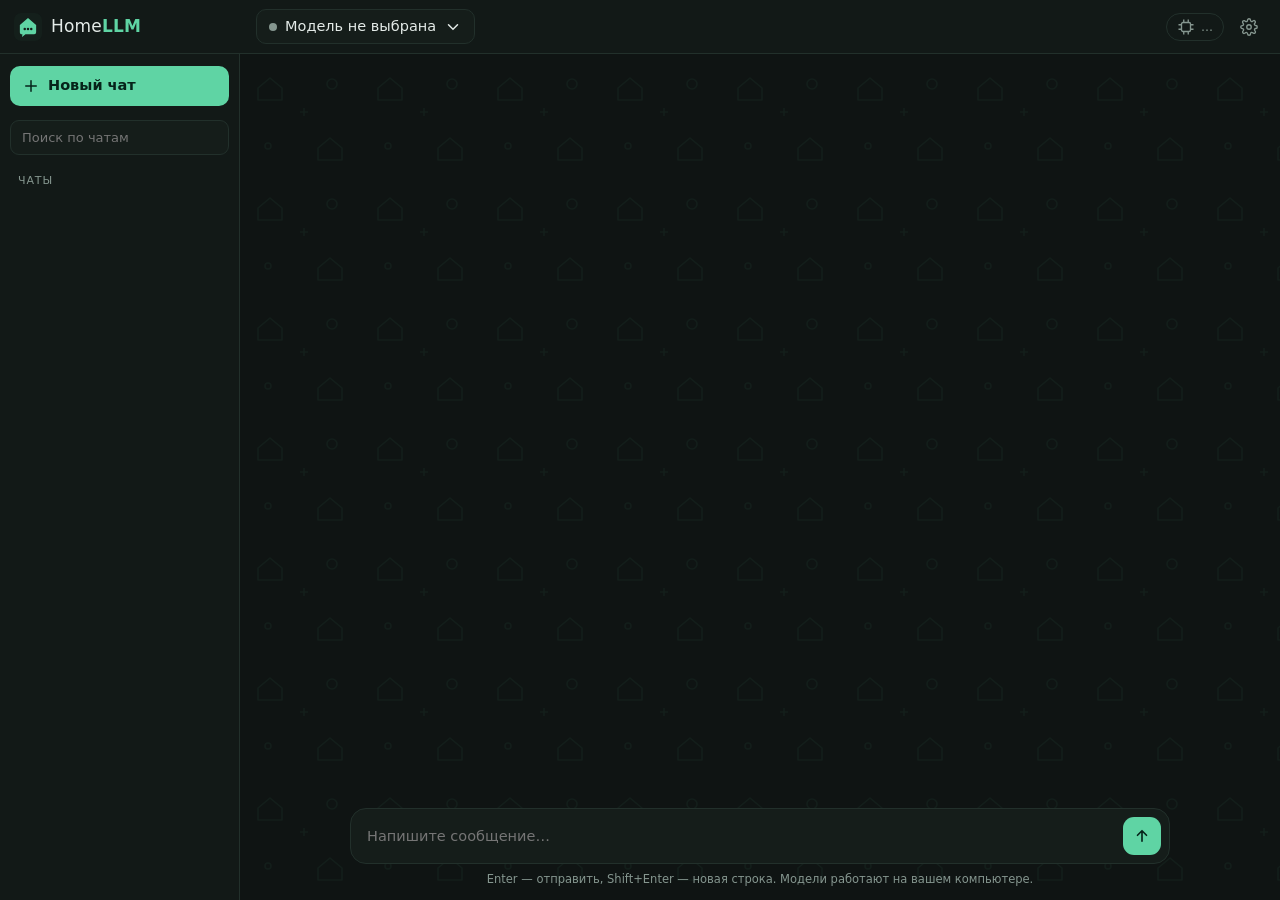
==== crates/homellm-app/ui/index.html @ 95691d33 "Optional internet search: DuckDuckGo results and a page reader, off by default (HOM-34) Co-Authored-" ====
<!doctype html>
<html lang="ru">
<head>
  <meta charset="utf-8">
  <meta name="viewport" content="width=device-width, initial-scale=1">
  <title>HomeLLM</title>
  <link rel="stylesheet" href="style.css">
</head>
<body>
  <svg width="0" height="0" style="position:absolute">
    <symbol id="logo" viewBox="0 0 32 32">
      <rect width="32" height="32" rx="8" fill="#141f1b"/>
      <path d="M16 5.6 25.3 13.8V22a2.2 2.2 0 0 1-2.2 2.2H13.1L9.2 27.4l.4-3.2A2.2 2.2 0 0 1 6.7 22v-8.2z" fill="var(--accent)"/>
      <circle cx="12.3" cy="18.4" r="1.45" fill="#141f1b"/><circle cx="16" cy="18.4" r="1.45" fill="#141f1b"/><circle cx="19.7" cy="18.4" r="1.45" fill="#141f1b"/>
    </symbol>
    <symbol id="i-plus" viewBox="0 0 24 24"><path d="M12 5v14M5 12h14" stroke="currentColor" stroke-width="2" stroke-linecap="round" fill="none"/></symbol>
    <symbol id="i-gear" viewBox="0 0 24 24"><g stroke="currentColor" stroke-width="1.8" fill="none"><circle cx="12" cy="12" r="3"/><path d="M19.4 15a1.7 1.7 0 0 0 .3 1.8l.1.1a2 2 0 1 1-2.8 2.8l-.1-.1a1.7 1.7 0 0 0-1.8-.3 1.7 1.7 0 0 0-1 1.5V21a2 2 0 1 1-4 0v-.1a1.7 1.7 0 0 0-1.1-1.5 1.7 1.7 0 0 0-1.8.3l-.1.1a2 2 0 1 1-2.8-2.8l.1-.1a1.7 1.7 0 0 0 .3-1.8 1.7 1.7 0 0 0-1.5-1H3a2 2 0 1 1 0-4h.1a1.7 1.7 0 0 0 1.5-1.1 1.7 1.7 0 0 0-.3-1.8l-.1-.1a2 2 0 1 1 2.8-2.8l.1.1a1.7 1.7 0 0 0 1.8.3H9a1.7 1.7 0 0 0 1-1.5V3a2 2 0 1 1 4 0v.1a1.7 1.7 0 0 0 1 1.5 1.7 1.7 0 0 0 1.8-.3l.1-.1a2 2 0 1 1 2.8 2.8l-.1.1a1.7 1.7 0 0 0-.3 1.8V9a1.7 1.7 0 0 0 1.5 1H21a2 2 0 1 1 0 4h-.1a1.7 1.7 0 0 0-1.5 1z"/></g></symbol>
    <symbol id="i-send" viewBox="0 0 24 24"><path d="M12 19V5M6 11l6-6 6 6" stroke="currentColor" stroke-width="2.2" stroke-linecap="round" stroke-linejoin="round" fill="none"/></symbol>
    <symbol id="i-edit" viewBox="0 0 24 24"><path d="M4 20h4L19 9l-4-4L4 16zM14 6l4 4" stroke="currentColor" stroke-width="1.8" fill="none" stroke-linejoin="round"/></symbol>
    <symbol id="i-trash" viewBox="0 0 24 24"><path d="M5 7h14M10 11v6M14 11v6M6 7l1 13h10l1-13M9 7V4h6v3" stroke="currentColor" stroke-width="1.8" fill="none" stroke-linejoin="round"/></symbol>
    <symbol id="i-chip" viewBox="0 0 24 24"><g stroke="currentColor" stroke-width="1.8" fill="none"><rect x="6" y="6" width="12" height="12" rx="2"/><path d="M9 2v4M15 2v4M9 18v4M15 18v4M2 9h4M2 15h4M18 9h4M18 15h4"/></g></symbol>
    <symbol id="i-export" viewBox="0 0 24 24"><path d="M12 4v11M7 10l5 5 5-5M5 20h14" stroke="currentColor" stroke-width="1.8" fill="none" stroke-linecap="round" stroke-linejoin="round"/></symbol>
    <symbol id="i-down" viewBox="0 0 24 24"><path d="m6 9 6 6 6-6" stroke="currentColor" stroke-width="2" fill="none" stroke-linecap="round"/></symbol>
  </svg>

  <header>
    <div class="brand"><svg class="logo"><use href="#logo"/></svg><span>Home<b>LLM</b></span></div>
    <button id="model-btn" class="model-btn"><span class="dot"></span><span id="model-name">Модель не выбрана</span><svg class="ico"><use href="#i-down"/></svg></button>
    <div class="header-right">
      <span id="download-chip" class="chip hidden"></span>
      <span id="gpu-chip" class="chip"><svg class="ico"><use href="#i-chip"/></svg><span id="gpu-name">…</span></span>
      <button id="settings-btn" class="icon-btn" title="Настройки"><svg class="ico"><use href="#i-gear"/></svg></button>
    </div>
  </header>

  <div class="body">
    <aside>
      <button id="new-chat" class="new-chat"><svg class="ico"><use href="#i-plus"/></svg>Новый чат</button>
      <input id="chat-search" class="chat-search" placeholder="Поиск по чатам">
      <div class="side-label">Чаты</div>
      <div id="chat-list"></div>
    </aside>

    <main>
      <div id="messages"></div>
      <form id="composer">
        <textarea id="input" rows="1" placeholder="Напишите сообщение…"></textarea>
        <button type="submit" id="send" class="send" title="Отправить"><svg class="ico"><use href="#i-send"/></svg></button>
      </form>
      <div class="hint-line">Enter — отправить, Shift+Enter — новая строка. Модели работают на вашем компьютере.</div>
    </main>
  </div>

  <dialog id="models-dialog" class="panel">
    <div class="panel-head"><h3>Модели</h3><form method="dialog"><button class="icon-btn" aria-label="Закрыть">✕</button></form></div>
    <div id="hw" class="hw"></div>
    <div id="model-list"></div>
    <div class="add-model">
      <input id="model-path" placeholder="Путь к своей модели .gguf">
      <button id="add-model">Добавить</button>
      <button id="open-dir">Открыть папку моделей</button>
    </div>
    <p class="hint" id="models-dir"></p>
  </dialog>

  <dialog id="settings-dialog" class="panel">
    <div class="panel-head"><h3>Настройки</h3><form method="dialog"><button class="icon-btn" aria-label="Закрыть">✕</button></form></div>
    <form id="settings-form">
      <label>Тема<select name="theme">
        <option value="mint">Ночь и мята</option>
        <option value="lime">Графит и лайм</option>
        <option value="violet">Полночь и фиалка</option>
        <option value="amber">Тёплый графит и янтарь</option>
      </select></label>
      <label class="check"><input type="checkbox" name="autostart"> Запускать вместе с Windows (свёрнутым в трей)</label>
      <label class="check"><input type="checkbox" name="quit_on_close"> Закрытие окна — выход (иначе окно прячется в трей)</label>
      <label class="check"><input type="checkbox" name="web_search"> Разрешить поиск в интернете (модель увидит результаты поиска DuckDuckGo; применится при следующем запуске модели)</label>
      <small class="hint">Alt+Space в любой программе — показать или спрятать HomeLLM.</small>
      <label>Папка с музыкой<input name="music_dir" placeholder="C:\Users\me\Music"><small>Сначала ищу песню здесь, потом на сайте ниже.</small></label>
      <label>Сайт для поиска музыки<input name="music_search" placeholder="https://music.yandex.ru/search?text="></label>
      <label>Папка для моделей<input name="models_dir" placeholder="по умолчанию — папка данных приложения"><small>Уже скачанные модели сами не переедут.</small></label>
      <div class="row"><span id="saved" class="hint"></span><button type="submit" class="primary">Сохранить</button></div>
    </form>
  </dialog>

  <dialog id="confirm" class="panel small">
    <form method="dialog">
      <h3>Разрешить действие?</h3>
      <p id="confirm-text" class="mono"></p>
      <div class="row"><button value="no">Нет</button><button value="yes" class="primary">Разрешить</button></div>
    </form>
  </dialog>

  <script src="app.js"></script>
</body>
</html>
---- crates/homellm-app/ui/style.css ----
/* Themes: "mint" is the default; the others are picked in the settings. */
:root, :root[data-theme="mint"] {
  --bg: #0f1413; --side: #121917; --panel: #151d1a; --raised: #1a2421; --line: #22302b;
  --text: #e4ebe8; --muted: #85968f; --user: #1c2a25;
  --accent: #5fd4a4; --accent-hover: #74dfb3; --accent-ink: #06231a; --accent-soft: #1a3a2f;
  --warn: #e0b35c; --bad: #e8806e; --pattern-opacity: 0.05;
}
:root[data-theme="lime"] {
  --bg: #0e0f11; --side: #131417; --panel: #16181b; --raised: #1d1f23; --line: #24262b;
  --text: #e8e8ea; --muted: #8a8d94; --user: #1d1f23;
  --accent: #b8f36b; --accent-hover: #c8f88a; --accent-ink: #10140a; --accent-soft: #262e1b;
}
:root[data-theme="violet"] {
  --bg: #0d0e14; --side: #12131b; --panel: #15161f; --raised: #1c1d2b; --line: #23253a;
  --text: #e6e6f0; --muted: #8a8ca6; --user: #221f3d;
  --accent: #8b7cf6; --accent-hover: #9d90f8; --accent-ink: #ffffff; --accent-soft: #26224a;
}
:root[data-theme="amber"] {
  --bg: #121110; --side: #171615; --panel: #1a1917; --raised: #211f1c; --line: #2a2724;
  --text: #ece8e2; --muted: #998f84; --user: #2a2219;
  --accent: #e8a557; --accent-hover: #efb670; --accent-ink: #241505; --accent-soft: #3a2a17;
}
select {
  font: inherit; font-weight: 400; padding: 8px 11px; border-radius: 9px;
  border: 1px solid var(--line); background: var(--bg); color: var(--text); outline: 0;
}
* { box-sizing: border-box; }
html, body { height: 100%; }
body {
  margin: 0;
  display: flex;
  flex-direction: column;
  font: 14.5px/1.5 "Segoe UI Variable Text", "Segoe UI", system-ui, sans-serif;
  background: var(--bg);
  color: var(--text);
}
button { font: inherit; color: inherit; cursor: pointer; border: 0; background: none; }
.ico { width: 18px; height: 18px; flex: none; }
.hidden { display: none !important; }
.mono { font-family: ui-monospace, "Cascadia Mono", Consolas, monospace; font-size: 13px; }
.hint { color: var(--muted); font-size: 12px; }

/* header */
header {
  height: 54px;
  display: flex;
  align-items: center;
  gap: 16px;
  padding: 0 14px;
  border-bottom: 1px solid var(--line);
  background: var(--side);
}
.brand { display: flex; align-items: center; gap: 9px; width: 226px; font-size: 17px; letter-spacing: .2px; }
.brand b { color: var(--accent); font-weight: 700; }
.logo { width: 28px; height: 28px; }
.model-btn {
  display: flex; align-items: center; gap: 8px;
  padding: 6px 12px; border-radius: 10px;
  border: 1px solid var(--line); background: var(--panel);
}
.model-btn:hover { border-color: var(--accent); }
.dot { width: 8px; height: 8px; border-radius: 50%; background: var(--muted); }
.dot.on { background: var(--accent); box-shadow: 0 0 0 3px var(--accent-soft); }
.header-right { margin-left: auto; display: flex; align-items: center; gap: 8px; }
.chip {
  display: flex; align-items: center; gap: 6px;
  font-size: 12px; color: var(--muted);
  padding: 4px 10px; border-radius: 99px; border: 1px solid var(--line);
}
.icon-btn { width: 34px; height: 34px; border-radius: 9px; display: grid; place-items: center; color: var(--muted); }
.icon-btn:hover { background: var(--raised); color: var(--text); }

/* layout */
.body { flex: 1; display: flex; min-height: 0; }
aside {
  width: 240px; padding: 12px 10px;
  display: flex; flex-direction: column; gap: 4px;
  border-right: 1px solid var(--line); background: var(--side);
  overflow-y: auto;
}
.new-chat {
  display: flex; align-items: center; gap: 8px;
  padding: 9px 12px; border-radius: 10px;
  background: var(--accent); color: var(--accent-ink); font-weight: 600;
}
.new-chat:hover { background: var(--accent-hover); }
.chat-search { margin-top: 10px; padding: 7px 11px; font-size: 13px; background: var(--panel); }
.add-model { display: flex; gap: 8px; margin-top: 12px; }
.add-model input { flex: 1; min-width: 0; }
.add-model button { padding: 7px 12px; border-radius: 9px; border: 1px solid var(--line); white-space: nowrap; }
#settings-form label.check { flex-direction: row; align-items: center; gap: 8px; font-weight: 400; }
#settings-form label.check input { accent-color: var(--accent); width: 16px; height: 16px; }
.side-label { font-size: 11px; text-transform: uppercase; letter-spacing: .08em; color: var(--muted); margin: 14px 8px 4px; }
.chat-item {
  display: flex; align-items: center; gap: 4px;
  padding: 7px 8px 7px 12px; border-radius: 9px; cursor: pointer; color: var(--muted);
}
.chat-item:hover { background: var(--raised); color: var(--text); }
.chat-item.active { background: var(--accent-soft); color: var(--text); }
.chat-item .title { flex: 1; white-space: nowrap; overflow: hidden; text-overflow: ellipsis; }
.chat-item .act { display: none; width: 26px; height: 26px; border-radius: 7px; place-items: center; color: var(--muted); }
.chat-item:hover .act { display: grid; }
.chat-item .act:hover { color: var(--text); background: var(--line); }
.chat-item .act .ico { width: 15px; height: 15px; }
.chat-item input { flex: 1; min-width: 0; }

/* chat */
main {
  flex: 1; display: flex; flex-direction: column; min-width: 0; position: relative;
}
main::before {
  content: ""; position: absolute; inset: 0; pointer-events: none; opacity: var(--pattern-opacity);
  background-color: var(--accent);
  -webkit-mask: url("data:image/svg+xml,%3Csvg xmlns='http://www.w3.org/2000/svg' width='120' height='120'%3E%3Cg fill='none' stroke='black' stroke-width='1.6' stroke-linejoin='round'%3E%3Cpath d='M18 34 30 24l12 10v12H18z'/%3E%3Cpath d='M78 94l12-10 12 10v12H78z'/%3E%3Ccircle cx='92' cy='30' r='5'/%3E%3Ccircle cx='28' cy='92' r='3'/%3E%3Cpath d='M60 58h8M64 54v8'/%3E%3C/g%3E%3C/svg%3E");
  mask: url("data:image/svg+xml,%3Csvg xmlns='http://www.w3.org/2000/svg' width='120' height='120'%3E%3Cg fill='none' stroke='black' stroke-width='1.6' stroke-linejoin='round'%3E%3Cpath d='M18 34 30 24l12 10v12H18z'/%3E%3Cpath d='M78 94l12-10 12 10v12H78z'/%3E%3Ccircle cx='92' cy='30' r='5'/%3E%3Ccircle cx='28' cy='92' r='3'/%3E%3Cpath d='M60 58h8M64 54v8'/%3E%3C/g%3E%3C/svg%3E");
}
#messages { flex: 1; overflow-y: auto; padding: 26px 0 12px; position: relative; }
.row-msg { display: flex; gap: 12px; max-width: 820px; margin: 0 auto 14px; padding: 0 28px; }
.row-msg.user { flex-direction: row-reverse; }
.avatar { width: 32px; height: 32px; flex: none; border-radius: 10px; display: grid; place-items: center; font-weight: 600; font-size: 13px; }
.avatar.me { background: var(--user); color: var(--accent); border: 1px solid var(--line); }
.avatar svg { width: 32px; height: 32px; }
.bubble { padding: 9px 14px; border-radius: 14px; max-width: calc(100% - 90px); word-wrap: break-word; }
.user .bubble { background: var(--user); border-top-right-radius: 4px; white-space: pre-wrap; }
.bot .bubble { background: var(--panel); border: 1px solid var(--line); border-top-left-radius: 4px; }
.bubble.error { color: var(--bad); }
.bubble p { margin: 0 0 8px; } .bubble p:last-child { margin: 0; }
.bubble pre { background: var(--bg); border: 1px solid var(--line); border-radius: 8px; padding: 10px 12px; overflow-x: auto; margin: 8px 0; }
.bubble code { font-family: ui-monospace, "Cascadia Mono", Consolas, monospace; font-size: 13px; }
.bubble :not(pre) > code { background: var(--raised); padding: 1px 5px; border-radius: 5px; }
.typing::after { content: "▍"; color: var(--accent); animation: blink 1s steps(1) infinite; }
@keyframes blink { 50% { opacity: 0; } }
.action { max-width: 820px; margin: -6px auto 10px; padding: 0 28px 0 72px; }
.action span {
  display: inline-flex; gap: 6px; align-items: center;
  font-family: ui-monospace, "Cascadia Mono", Consolas, monospace; font-size: 12px; color: var(--muted);
  padding: 3px 10px; border-radius: 99px; border: 1px dashed var(--line); background: var(--side);
}
.action.done span { border-style: solid; color: var(--accent); }

.welcome { height: 100%; display: flex; flex-direction: column; align-items: center; justify-content: center; gap: 14px; padding: 20px; }
.welcome svg { width: 64px; height: 64px; }
.welcome h2 { margin: 0; font-weight: 600; font-size: 22px; }
.welcome p { margin: 0; color: var(--muted); text-align: center; max-width: 440px; }
.suggestions { display: flex; flex-wrap: wrap; gap: 8px; justify-content: center; max-width: 560px; }
.suggestions button { padding: 7px 14px; border-radius: 99px; border: 1px solid var(--line); background: var(--panel); }
.suggestions button:hover { border-color: var(--accent); color: var(--accent); }

#composer {
  display: flex; align-items: flex-end; gap: 8px;
  width: min(820px, calc(100% - 56px)); margin: 0 auto;
  padding: 8px 8px 8px 16px; border-radius: 16px;
  border: 1px solid var(--line); background: var(--panel); position: relative;
}
#composer:focus-within { border-color: var(--accent); }
#input {
  flex: 1; resize: none; border: 0; outline: 0; background: none; color: var(--text);
  font: inherit; padding: 7px 0; max-height: 180px;
}
.send { width: 38px; height: 38px; border-radius: 11px; display: grid; place-items: center; background: var(--accent); color: var(--accent-ink); }
.send:hover { background: var(--accent-hover); }
.send:disabled { opacity: .45; cursor: default; }
.hint-line { text-align: center; font-size: 11.5px; color: var(--muted); padding: 7px 0 12px; position: relative; }

/* dialogs */
dialog.panel {
  width: min(680px, 92vw); max-height: 86vh; overflow-y: auto;
  border: 1px solid var(--line); border-radius: 16px; padding: 18px 20px;
  background: var(--panel); color: var(--text);
}
dialog.small { width: min(420px, 92vw); }
dialog::backdrop { background: rgb(0 0 0 / .55); }
.panel-head { display: flex; align-items: center; justify-content: space-between; margin-bottom: 8px; }
dialog h3 { margin: 0 0 8px; font-size: 17px; }
.row { display: flex; justify-content: flex-end; align-items: center; gap: 8px; margin-top: 12px; }
.row .hint { margin-right: auto; }
.row button, .model button { padding: 7px 14px; border-radius: 9px; border: 1px solid var(--line); }
button.primary { background: var(--accent); color: var(--accent-ink); border-color: var(--accent); font-weight: 600; }
button.primary:hover { background: var(--accent-hover); }
button:disabled { opacity: .5; cursor: default; }
.hw { color: var(--muted); font-size: 13px; margin-bottom: 12px; }
.hw b { color: var(--text); font-weight: 600; }
.model {
  display: grid; grid-template-columns: 1fr auto; gap: 4px 14px; align-items: center;
  padding: 12px 14px; border: 1px solid var(--line); border-radius: 12px; margin-bottom: 8px; background: var(--raised);
}
.model.current { border-color: var(--accent); }
.model h4 { margin: 0; font-size: 14.5px; }
.model .about { color: var(--muted); font-size: 12.5px; grid-column: 1; }
.model .actions { grid-row: 1 / span 3; grid-column: 2; display: flex; flex-direction: column; gap: 6px; align-items: end; }
.badges { display: flex; gap: 6px; flex-wrap: wrap; font-size: 11.5px; }
.badge { padding: 1px 8px; border-radius: 99px; border: 1px solid var(--line); color: var(--muted); }
.badge.Gpu { color: var(--accent); border-color: var(--accent); }
.badge.Cpu { color: var(--warn); border-color: var(--warn); }
.badge.TooBig { color: var(--bad); border-color: var(--bad); }
.badge.rec { background: var(--accent); color: var(--accent-ink); border-color: var(--accent); }
progress { width: 150px; height: 6px; accent-color: var(--accent); }
#settings-form { display: flex; flex-direction: column; gap: 14px; }
#settings-form label { display: flex; flex-direction: column; gap: 5px; font-weight: 600; font-size: 13.5px; }
#settings-form small { font-weight: 400; color: var(--muted); }
input {
  font: inherit; font-weight: 400; padding: 8px 11px; border-radius: 9px;
  border: 1px solid var(--line); background: var(--bg); color: var(--text); outline: 0;
}
input:focus { border-color: var(--accent); }
::-webkit-scrollbar { width: 10px; }
::-webkit-scrollbar-thumb { background: var(--line); border-radius: 10px; border: 3px solid transparent; background-clip: content-box; }
.group { font-size: 11px; text-transform: uppercase; letter-spacing: .08em; color: var(--muted); margin: 16px 2px 8px; }
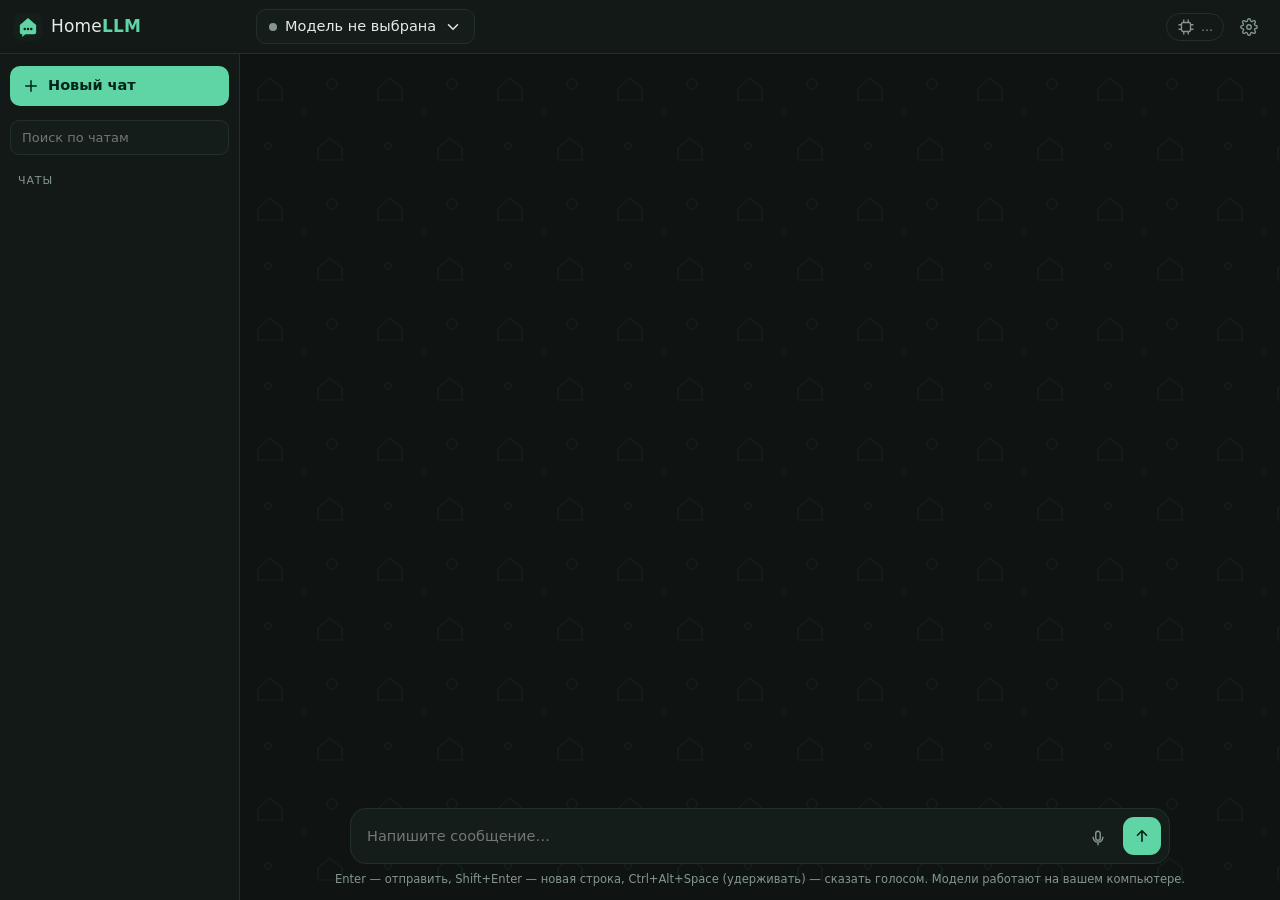
==== commit aa0cfa1a: "Voice: speak to HomeLLM and hear the answer, all offline (HOM-21) - homellm-voice, a separate progra" ====
--- a/crates/homellm-app/ui/index.html
+++ b/crates/homellm-app/ui/index.html
@@ -15,6 +15,7 @@
     </symbol>
     <symbol id="i-plus" viewBox="0 0 24 24"><path d="M12 5v14M5 12h14" stroke="currentColor" stroke-width="2" stroke-linecap="round" fill="none"/></symbol>
     <symbol id="i-gear" viewBox="0 0 24 24"><g stroke="currentColor" stroke-width="1.8" fill="none"><circle cx="12" cy="12" r="3"/><path d="M19.4 15a1.7 1.7 0 0 0 .3 1.8l.1.1a2 2 0 1 1-2.8 2.8l-.1-.1a1.7 1.7 0 0 0-1.8-.3 1.7 1.7 0 0 0-1 1.5V21a2 2 0 1 1-4 0v-.1a1.7 1.7 0 0 0-1.1-1.5 1.7 1.7 0 0 0-1.8.3l-.1.1a2 2 0 1 1-2.8-2.8l.1-.1a1.7 1.7 0 0 0 .3-1.8 1.7 1.7 0 0 0-1.5-1H3a2 2 0 1 1 0-4h.1a1.7 1.7 0 0 0 1.5-1.1 1.7 1.7 0 0 0-.3-1.8l-.1-.1a2 2 0 1 1 2.8-2.8l.1.1a1.7 1.7 0 0 0 1.8.3H9a1.7 1.7 0 0 0 1-1.5V3a2 2 0 1 1 4 0v.1a1.7 1.7 0 0 0 1 1.5 1.7 1.7 0 0 0 1.8-.3l.1-.1a2 2 0 1 1 2.8 2.8l-.1.1a1.7 1.7 0 0 0-.3 1.8V9a1.7 1.7 0 0 0 1.5 1H21a2 2 0 1 1 0 4h-.1a1.7 1.7 0 0 0-1.5 1z"/></g></symbol>
+    <symbol id="i-mic" viewBox="0 0 24 24"><path d="M12 3a3 3 0 0 0-3 3v6a3 3 0 0 0 6 0V6a3 3 0 0 0-3-3zM5.5 11a6.5 6.5 0 0 0 13 0M12 17.5V21" stroke="currentColor" stroke-width="1.9" fill="none" stroke-linecap="round"/></symbol>
     <symbol id="i-send" viewBox="0 0 24 24"><path d="M12 19V5M6 11l6-6 6 6" stroke="currentColor" stroke-width="2.2" stroke-linecap="round" stroke-linejoin="round" fill="none"/></symbol>
     <symbol id="i-edit" viewBox="0 0 24 24"><path d="M4 20h4L19 9l-4-4L4 16zM14 6l4 4" stroke="currentColor" stroke-width="1.8" fill="none" stroke-linejoin="round"/></symbol>
     <symbol id="i-trash" viewBox="0 0 24 24"><path d="M5 7h14M10 11v6M14 11v6M6 7l1 13h10l1-13M9 7V4h6v3" stroke="currentColor" stroke-width="1.8" fill="none" stroke-linejoin="round"/></symbol>
@@ -43,11 +44,13 @@
 
     <main>
       <div id="messages"></div>
+      <div id="attachments"></div>
       <form id="composer">
         <textarea id="input" rows="1" placeholder="Напишите сообщение…"></textarea>
+        <button type="button" id="mic" class="icon-btn mic" title="Сказать голосом (или удерживайте Ctrl+Alt+Space в любой программе)"><svg class="ico"><use href="#i-mic"/></svg></button>
         <button type="submit" id="send" class="send" title="Отправить"><svg class="ico"><use href="#i-send"/></svg></button>
       </form>
-      <div class="hint-line">Enter — отправить, Shift+Enter — новая строка. Модели работают на вашем компьютере.</div>
+      <div class="hint-line">Enter — отправить, Shift+Enter — новая строка, Ctrl+Alt+Space (удерживать) — сказать голосом. Модели работают на вашем компьютере.</div>
     </main>
   </div>
 
@@ -74,9 +77,20 @@
       </select></label>
       <label class="check"><input type="checkbox" name="autostart"> Запускать вместе с Windows (свёрнутым в трей)</label>
       <label class="check"><input type="checkbox" name="quit_on_close"> Закрытие окна — выход (иначе окно прячется в трей)</label>
+      <label class="check"><input type="checkbox" name="show_pet"> Показывать питомца в углу экрана</label>
+      <label class="check"><input type="checkbox" name="silent_voice"> Не озвучивать ответы на голосовые вопросы (только текст)</label>
       <label class="check"><input type="checkbox" name="web_search"> Разрешить поиск в интернете (модель увидит результаты поиска DuckDuckGo; применится при следующем запуске модели)</label>
       <small class="hint">Alt+Space в любой программе — показать или спрятать HomeLLM.</small>
+      <div class="memory-box"><b>Что я о вас помню</b><div id="memory-list" class="hint">Пока ничего. Скажите в чате «запомни, что…».</div></div>
+      <label>MCP-серверы (по одному в строке: <code>имя: команда аргументы</code>)
+        <textarea name="mcp_servers" rows="3" placeholder="files: npx -y @modelcontextprotocol/server-filesystem D:\Docs"></textarea>
+        <small id="mcp-status">Инструменты MCP-серверов станут доступны модели; каждый вызов спросит подтверждение.</small>
+      </label>
       <label>Папка с музыкой<input name="music_dir" placeholder="C:\Users\me\Music"><small>Сначала ищу песню здесь, потом на сайте ниже.</small></label>
+      <label>Spotify Client ID<input name="spotify_client_id" placeholder="из приложения на developer.spotify.com">
+        <small>Нужен Spotify Premium. Создайте приложение на developer.spotify.com (Web API), в Redirect URIs добавьте <code>http://127.0.0.1:8898/callback</code>, скопируйте сюда его Client ID. Тогда песни будут включаться сразу в Spotify.</small>
+      </label>
+      <div class="row"><span id="spotify-status" class="hint"></span><button type="button" id="spotify-connect">Подключить Spotify</button></div>
       <label>Сайт для поиска музыки<input name="music_search" placeholder="https://music.yandex.ru/search?text="></label>
       <label>Папка для моделей<input name="models_dir" placeholder="по умолчанию — папка данных приложения"><small>Уже скачанные модели сами не переедут.</small></label>
       <div class="row"><span id="saved" class="hint"></span><button type="submit" class="primary">Сохранить</button></div>
--- a/crates/homellm-app/ui/style.css
+++ b/crates/homellm-app/ui/style.css
@@ -90,6 +90,26 @@
 .add-model button { padding: 7px 12px; border-radius: 9px; border: 1px solid var(--line); white-space: nowrap; }
 #settings-form label.check { flex-direction: row; align-items: center; gap: 8px; font-weight: 400; }
 #settings-form label.check input { accent-color: var(--accent); width: 16px; height: 16px; }
+#attachments { display: flex; flex-wrap: wrap; gap: 6px; width: min(820px, calc(100% - 56px)); margin: 0 auto 6px; position: relative; }
+.file-chip {
+  display: inline-flex; align-items: center; gap: 6px; font-size: 12.5px;
+  padding: 4px 6px 4px 10px; border-radius: 99px; border: 1px solid var(--line); background: var(--panel);
+}
+.file-chip button { width: 20px; height: 20px; border-radius: 50%; color: var(--muted); }
+.file-chip button:hover { background: var(--line); color: var(--text); }
+.user .file-chip { background: transparent; border-color: var(--accent); margin: 2px 0; }
+main.dragging::after {
+  content: "Отпустите файл — добавлю в сообщение"; position: absolute; inset: 12px; display: grid; place-items: center;
+  border: 2px dashed var(--accent); border-radius: 16px; background: rgb(0 0 0 / .35); color: var(--accent); font-size: 16px;
+}
+#settings-form textarea {
+  font: 13px ui-monospace, Consolas, monospace; padding: 8px 11px; border-radius: 9px; resize: vertical;
+  border: 1px solid var(--line); background: var(--bg); color: var(--text); outline: 0;
+}
+.memory-box { display: flex; flex-direction: column; gap: 6px; font-size: 13.5px; }
+.memory-item { display: flex; align-items: center; gap: 8px; font-weight: 400; color: var(--text); }
+.memory-item span { flex: 1; }
+.memory-item button { width: 24px; height: 24px; border-radius: 6px; color: var(--muted); border: 1px solid var(--line); }
 .side-label { font-size: 11px; text-transform: uppercase; letter-spacing: .08em; color: var(--muted); margin: 14px 8px 4px; }
 .chat-item {
   display: flex; align-items: center; gap: 4px;
@@ -160,6 +180,8 @@
 .send { width: 38px; height: 38px; border-radius: 11px; display: grid; place-items: center; background: var(--accent); color: var(--accent-ink); }
 .send:hover { background: var(--accent-hover); }
 .send:disabled { opacity: .45; cursor: default; }
+.mic.recording { background: var(--warn); color: var(--accent-ink); animation: pulse 1.2s ease-in-out infinite; }
+@keyframes pulse { 50% { opacity: .55; } }
 .hint-line { text-align: center; font-size: 11.5px; color: var(--muted); padding: 7px 0 12px; position: relative; }
 
 /* dialogs */
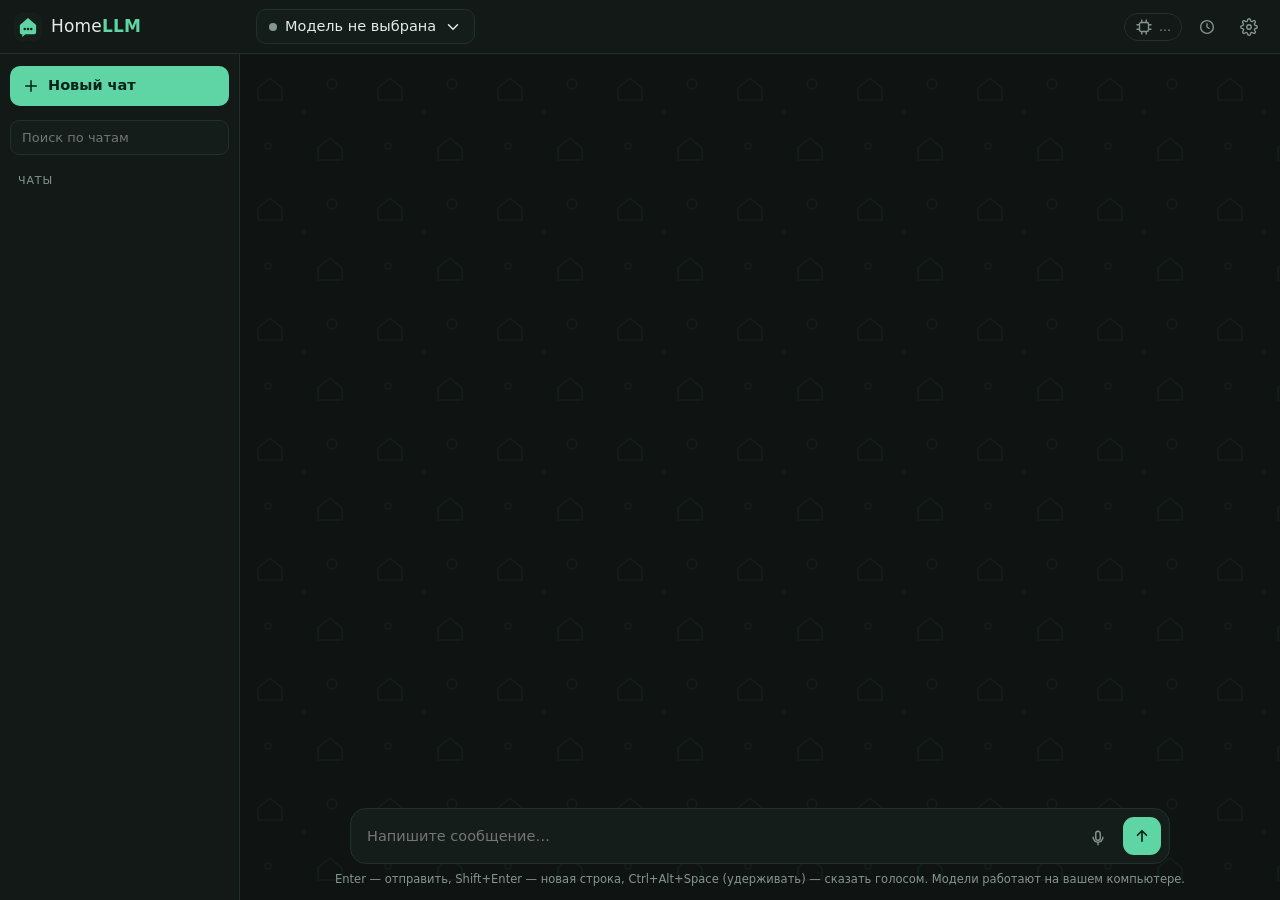
==== commit c1d60989: "Automations: actions on a schedule, made in a new tab or from a phrase in the chat «At 18:00 on week" ====
--- a/crates/homellm-app/ui/index.html
+++ b/crates/homellm-app/ui/index.html
@@ -15,6 +15,7 @@
     </symbol>
     <symbol id="i-plus" viewBox="0 0 24 24"><path d="M12 5v14M5 12h14" stroke="currentColor" stroke-width="2" stroke-linecap="round" fill="none"/></symbol>
     <symbol id="i-gear" viewBox="0 0 24 24"><g stroke="currentColor" stroke-width="1.8" fill="none"><circle cx="12" cy="12" r="3"/><path d="M19.4 15a1.7 1.7 0 0 0 .3 1.8l.1.1a2 2 0 1 1-2.8 2.8l-.1-.1a1.7 1.7 0 0 0-1.8-.3 1.7 1.7 0 0 0-1 1.5V21a2 2 0 1 1-4 0v-.1a1.7 1.7 0 0 0-1.1-1.5 1.7 1.7 0 0 0-1.8.3l-.1.1a2 2 0 1 1-2.8-2.8l.1-.1a1.7 1.7 0 0 0 .3-1.8 1.7 1.7 0 0 0-1.5-1H3a2 2 0 1 1 0-4h.1a1.7 1.7 0 0 0 1.5-1.1 1.7 1.7 0 0 0-.3-1.8l-.1-.1a2 2 0 1 1 2.8-2.8l.1.1a1.7 1.7 0 0 0 1.8.3H9a1.7 1.7 0 0 0 1-1.5V3a2 2 0 1 1 4 0v.1a1.7 1.7 0 0 0 1 1.5 1.7 1.7 0 0 0 1.8-.3l.1-.1a2 2 0 1 1 2.8 2.8l-.1.1a1.7 1.7 0 0 0-.3 1.8V9a1.7 1.7 0 0 0 1.5 1H21a2 2 0 1 1 0 4h-.1a1.7 1.7 0 0 0-1.5 1z"/></g></symbol>
+    <symbol id="i-clock" viewBox="0 0 24 24"><g stroke="currentColor" stroke-width="1.8" fill="none" stroke-linecap="round"><circle cx="12" cy="12" r="8.5"/><path d="M12 7.5V12l3 2"/></g></symbol>
     <symbol id="i-mic" viewBox="0 0 24 24"><path d="M12 3a3 3 0 0 0-3 3v6a3 3 0 0 0 6 0V6a3 3 0 0 0-3-3zM5.5 11a6.5 6.5 0 0 0 13 0M12 17.5V21" stroke="currentColor" stroke-width="1.9" fill="none" stroke-linecap="round"/></symbol>
     <symbol id="i-send" viewBox="0 0 24 24"><path d="M12 19V5M6 11l6-6 6 6" stroke="currentColor" stroke-width="2.2" stroke-linecap="round" stroke-linejoin="round" fill="none"/></symbol>
     <symbol id="i-edit" viewBox="0 0 24 24"><path d="M4 20h4L19 9l-4-4L4 16zM14 6l4 4" stroke="currentColor" stroke-width="1.8" fill="none" stroke-linejoin="round"/></symbol>
@@ -30,6 +31,7 @@
     <div class="header-right">
       <span id="download-chip" class="chip hidden"></span>
       <span id="gpu-chip" class="chip"><svg class="ico"><use href="#i-chip"/></svg><span id="gpu-name">…</span></span>
+      <button id="auto-btn" class="icon-btn" title="Автоматизации — действия по расписанию"><svg class="ico"><use href="#i-clock"/></svg></button>
       <button id="settings-btn" class="icon-btn" title="Настройки"><svg class="ico"><use href="#i-gear"/></svg></button>
     </div>
   </header>
@@ -97,6 +99,34 @@
     </form>
   </dialog>
 
+  <dialog id="auto-dialog" class="panel">
+    <div class="panel-head"><h3>Автоматизации</h3><form method="dialog"><button class="icon-btn" aria-label="Закрыть">✕</button></form></div>
+    <p class="hint">Действия по расписанию: закрыть программы, выключить компьютер, включить музыку… Выполняются сами, без вопросов, пока HomeLLM запущен (можно свёрнутым в трей).</p>
+    <div id="auto-list"></div>
+
+    <div class="group" id="auto-form-title">Новая автоматизация</div>
+    <form id="auto-form" class="auto-form">
+      <div class="auto-line">
+        <input name="name" placeholder="Название, например «Конец рабочего дня»" required>
+        <input name="time" type="time" value="10:00" required>
+      </div>
+      <div class="auto-line">
+        <div id="auto-days" class="days" title="Ни одного дня — каждый день"></div>
+        <label class="check"><input type="checkbox" name="once"> один раз</label>
+      </div>
+      <div id="auto-steps"></div>
+      <button type="button" id="auto-add-step" class="add-step">+ Действие</button>
+      <div class="row"><span id="auto-saved" class="hint"></span><button type="button" id="auto-cancel" hidden>Отмена</button><button type="submit" class="primary">Сохранить</button></div>
+    </form>
+
+    <div class="group">Или опишите словами</div>
+    <div class="auto-line">
+      <input id="auto-text" placeholder="По будням в 18:00 сохрани и закрой Word, потом выключи компьютер">
+      <button type="button" id="auto-describe" class="primary">Составить</button>
+    </div>
+    <p class="hint">Модель разберёт фразу в чате и создаст автоматизацию — она появится в списке выше.</p>
+  </dialog>
+
   <dialog id="confirm" class="panel small">
     <form method="dialog">
       <h3>Разрешить действие?</h3>
@@ -106,5 +136,6 @@
   </dialog>
 
   <script src="app.js"></script>
+  <script src="automations.js"></script>
 </body>
 </html>
--- a/crates/homellm-app/ui/style.css
+++ b/crates/homellm-app/ui/style.css
@@ -217,6 +217,28 @@
 .badge.TooBig { color: var(--bad); border-color: var(--bad); }
 .badge.rec { background: var(--accent); color: var(--accent-ink); border-color: var(--accent); }
 progress { width: 150px; height: 6px; accent-color: var(--accent); }
+/* automations */
+.auto { padding: 12px 14px; border: 1px solid var(--line); border-radius: 12px; margin-bottom: 8px; background: var(--raised); }
+.auto.off { opacity: .6; }
+.auto-head { display: flex; align-items: center; gap: 10px; }
+.auto-head input { accent-color: var(--accent); width: 16px; height: 16px; }
+.auto-head .badge { margin-left: auto; }
+.auto-steps { font-size: 13px; margin: 6px 0 2px 26px; }
+.auto .hint { margin-left: 26px; }
+.auto-actions { display: flex; gap: 6px; justify-content: flex-end; margin-top: 8px; }
+.auto-actions button, .add-step, #auto-cancel, #auto-describe { padding: 5px 12px; border-radius: 9px; border: 1px solid var(--line); font-size: 13px; }
+.auto-form { display: flex; flex-direction: column; gap: 10px; }
+.auto-line { display: flex; gap: 8px; align-items: center; flex-wrap: wrap; }
+.auto-line > input:not([type]) , .auto-line > input[name=name], #auto-text { flex: 1; min-width: 200px; }
+.auto-form label.check, .step label.check { display: flex; align-items: center; gap: 6px; font-size: 13px; }
+.days { display: flex; gap: 4px; }
+.day input { display: none; }
+.day span { display: inline-block; padding: 4px 9px; border-radius: 8px; border: 1px solid var(--line); font-size: 12.5px; cursor: pointer; }
+.day input:checked + span { background: var(--accent); color: var(--accent-ink); border-color: var(--accent); }
+.step { display: grid; grid-template-columns: 190px 1fr auto; gap: 8px; align-items: start; }
+.step-fields { display: flex; gap: 6px; flex-wrap: wrap; align-items: center; }
+.step-fields input:not([type=checkbox]) { flex: 1; min-width: 140px; }
+.add-step { align-self: flex-start; }
 #settings-form { display: flex; flex-direction: column; gap: 14px; }
 #settings-form label { display: flex; flex-direction: column; gap: 5px; font-weight: 600; font-size: 13.5px; }
 #settings-form small { font-weight: 400; color: var(--muted); }
